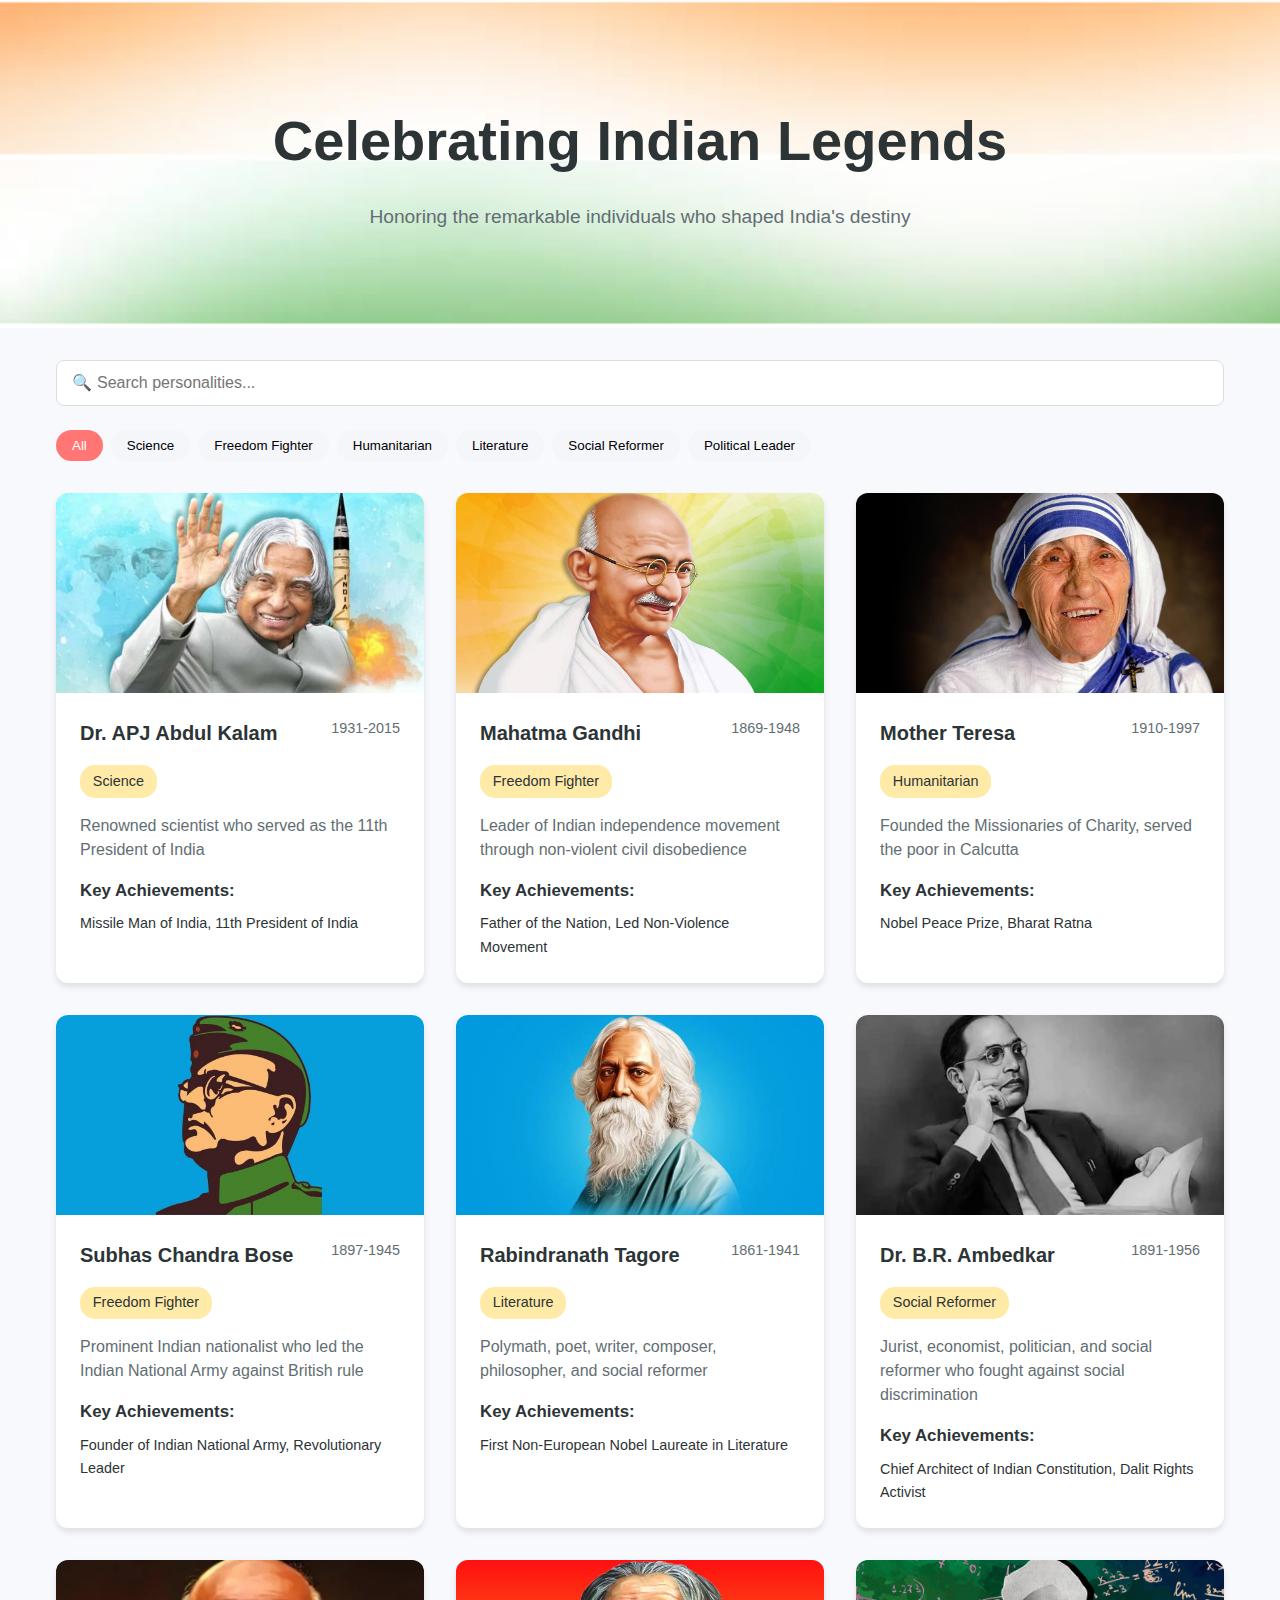
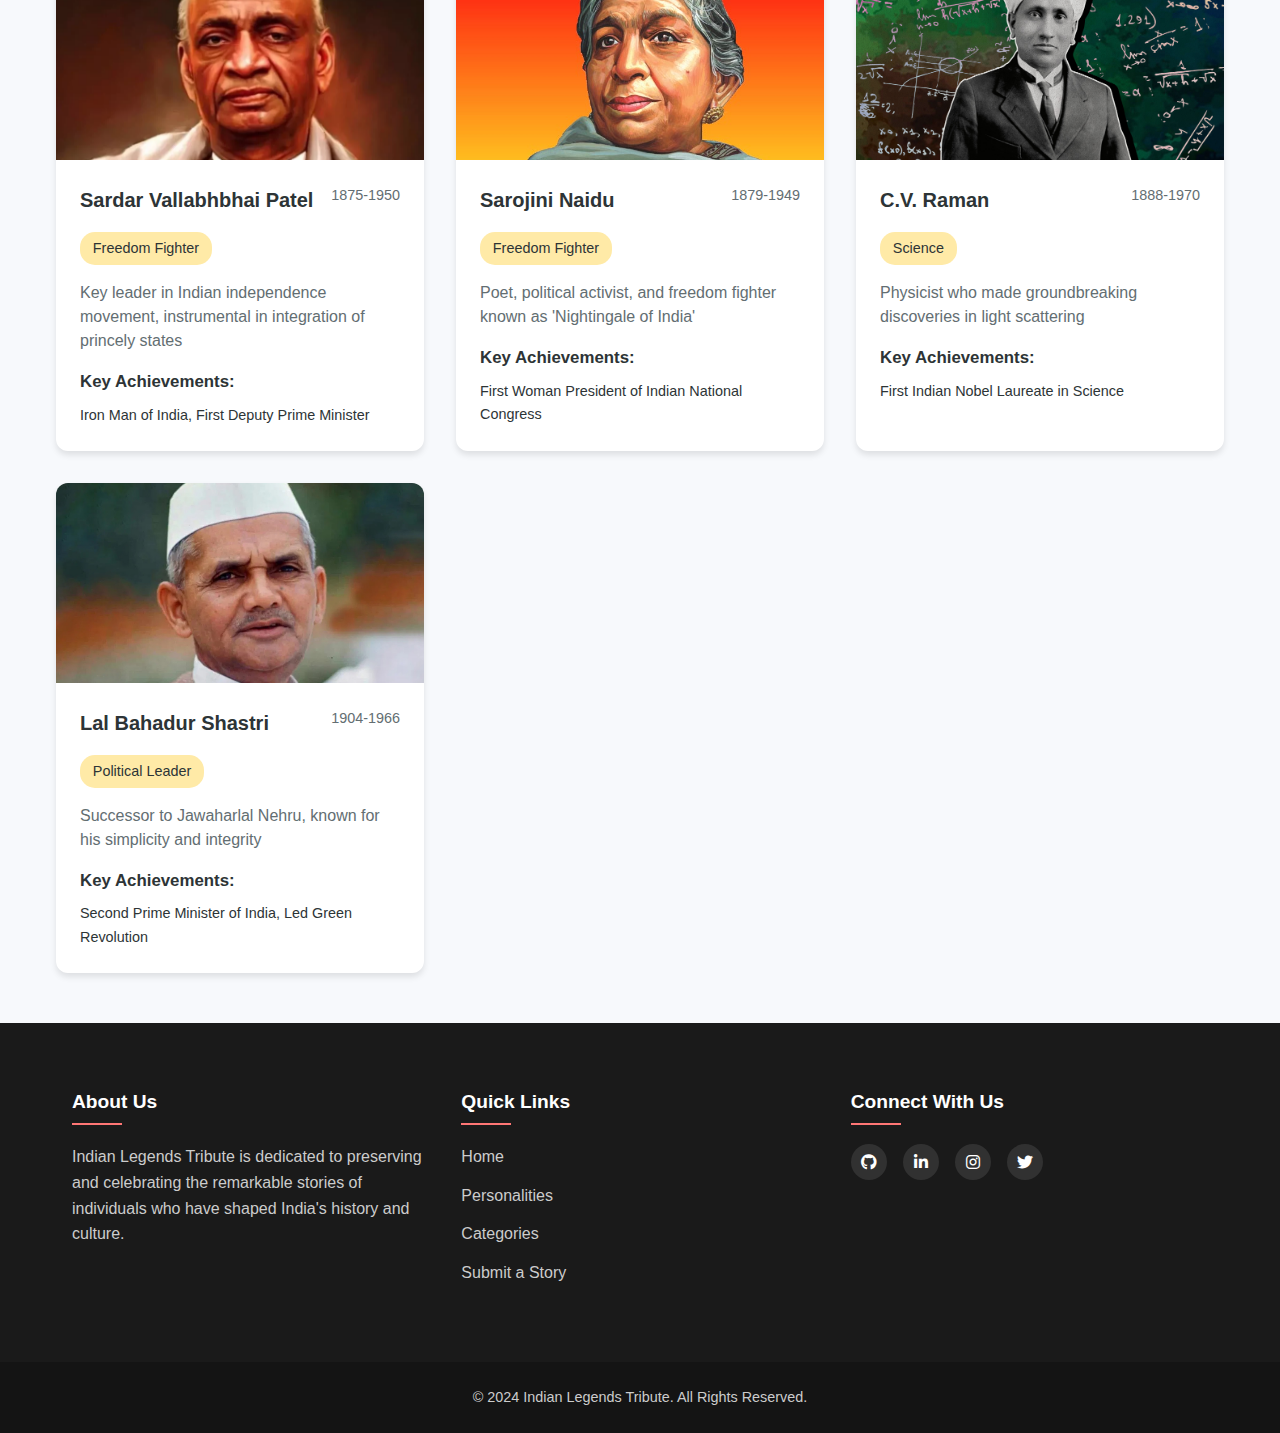
==== detail.html @ 6626c54f "first commit" ====
<!-- detail.html with enhancements -->
<!DOCTYPE html>
<html lang="en">

<head>
    <meta charset="UTF-8">
    <meta name="viewport" content="width=device-width, initial-scale=1.0">
    <title>Personality Details</title>
    <!-- Font Awesome for icons -->
    <link rel="stylesheet" href="https://cdnjs.cloudflare.com/ajax/libs/font-awesome/6.0.0/css/all.min.css">
    <link rel="stylesheet" href="style.css">
</head>

<body>
    <button class="back-button" onclick="window.location.href='index.html'">← Back</button>

    <div class="hero-detail" id="hero-section">
        <div class="hero-content">
            <h1 id="person-name"></h1>
            <p class="years" id="person-years"></p>
        </div>
    </div>

    <div class="detail-content">
        <div class="detail-section">
            <h2>About</h2>
            <p id="person-description"></p>
        </div>

        <div class="detail-section">
            <h2>Personal Information</h2>
            <p id="birth-place"></p>
            <p id="education"></p>
        </div>

        <div class="detail-section">
            <h2>Career Timeline</h2>
            <div class="career-timeline" id="career-timeline">
                <!-- Career timeline items will be added dynamically -->
            </div>
        </div>

        <div class="detail-section">
            <h2>Awards and Honors</h2>
            <ul class="awards-list" id="awards-list">
                <!-- Awards will be added dynamically -->
            </ul>
            <!-- Continuing detail.html -->
        </div>

        <div class="detail-section">
            <h2>Major Contributions</h2>
            <ul class="contributions-list" id="contributions-list">
                <!-- Contributions will be added dynamically -->
            </ul>
        </div>
        <!-- Quotes Section -->
        <section class="quotes-section detail-section">
            <div class="quotes-container">
                <h2>Famous Quotes</h2>
                <div id="quotes-list">
                    <!-- Quotes will be added dynamically -->
                </div>
            </div>
        </section>

        <!-- Image Gallery -->
        <section class="gallery-section">
            <h2>Image Gallery</h2>
            <div class="gallery-grid" id="gallery-grid">
                <!-- Images will be added dynamically -->
            </div>
        </section>

    </div>

    <!-- Related Personalities -->
    <section class="related-section">
        <div class="related-container">
            <h2>Related Personalities</h2>
            <div class="related-grid" id="related-grid">
                <!-- Related personalities will be added dynamically -->
            </div>
        </div>
    </section>

    <!-- Tributes Section -->
    <section class="tributes-section">
        <h2>Leave a Tribute</h2>
        <form class="tribute-form" id="tribute-form">
            <input type="text" class="tribute-input" placeholder="Your Name" required>
            <textarea class="tribute-input" placeholder="Your Message" rows="4" required></textarea>
            <button type="submit" class="tribute-submit">Submit Tribute</button>
        </form>
        <div class="tributes-list" id="tributes-list">
            <!-- Tributes will be added dynamically -->
        </div>
    </section>

    <!-- Image Modal -->
    <div id="image-modal" class="modal">
        <span class="close" onclick="closeModal()">&times;</span>
        <img class="modal-content" id="modal-image">
    </div>
    <footer class="footer">
        <div class="footer-container">
            <div class="footer-section">
                <h3>About Us</h3>
                <p>Indian Legends Tribute is dedicated to preserving and celebrating the remarkable stories of individuals who have shaped India's history and culture.</p>
            </div>
            
            <div class="footer-section">
                <h3>Quick Links</h3>
                <ul class="footer-links">
                    <li><a href="index.html">Home</a></li>
                    <li><a href="index.html">Personalities</a></li>
                    <li><a href="index.html">Categories</a></li>
                    <li><a href="submitstory.html">Submit a Story</a></li>
                </ul>
            </div>

            <div class="footer-section">
                <h3>Connect With Us</h3>
                <div class="footer-social">
                    <a href="#" class="twitter" aria-label="Twitter">
                        <i class="fab fa-twitter"></i>
                    </a>
                    <a href="#" class="facebook" aria-label="Facebook">
                        <i class="fab fa-facebook-f"></i>
                    </a>
                    <a href="#" class="instagram" aria-label="Instagram">
                        <i class="fab fa-instagram"></i>
                    </a>
                    <a href="#" class="linkedin" aria-label="LinkedIn">
                        <i class="fab fa-linkedin-in"></i>
                    </a>
                </div>
            </div>
        </div>

        <div class="footer-bottom">
            © 2024 Indian Legends Tribute. All Rights Reserved.
        </div>
    </footer>
    <script src="script.js"></script>
    <script src="dataset.js"></script>
</body>
<div id="modal-overlay" class="modal-overlay"></div>

</html>
---- style.css ----
* {
    margin: 0;
    padding: 0;
    box-sizing: border-box;
    font-family: 'Segoe UI', Tahoma, Geneva, Verdana, sans-serif;
}

.back-button {
    position: fixed;
    top: 2rem;
    left: 2rem;
    padding: 0.5rem 1rem;
    background: white;
    border: none;
    border-radius: 20px;
    box-shadow: 0 2px 4px rgba(0,0,0,0.1);
    cursor: pointer;
    transition: transform 0.3s;
    z-index: 10;
}

.back-button:hover {
    transform: translateX(-5px);
}

/* Global Enhancements */
:root {
    --primary-color: #ff7675;
    --secondary-color: #6c5ce7;
    --text-color: #2d3436;
    --background-color: #f7f9fc;
    --card-background: white;
}

body {
    background-color: var(--background-color);
    color: var(--text-color);
    line-height: 1.6;
    font-smooth: antialiased;
    -webkit-font-smoothing: antialiased;
}

/* Enhanced Hero Section */
.hero-detail {
    position: relative;
    height: 500px;
    display: flex;
    align-items: center;  /* Change from flex-end to center */
    justify-content: center;  /* Added to center content horizontally */
    color: white;
    overflow: hidden;
    background-size: cover;
    background-repeat: no-repeat;
}

.hero-detail::before {
    content: '';
    position: absolute;
    top: 0;
    left: 0;
    width: 100%;
    height: 100%;
    background: linear-gradient(
        135deg, 
        rgba(0,0,0,0.6) 0%, 
        rgba(0,0,0,0.3) 100%
    );
    z-index: 1;
}

.hero-content {
    position: relative;
    z-index: 2;
    max-width: 800px;
    text-align: center;  /* Added to center text */
    padding: 2rem;
}

.hero-content h1 {
    font-size: 3.5rem;
    color: white;  
    font-weight: 700;
    text-shadow: 2px 2px 4px rgba(0,0,0,0.5);  
    margin-bottom: 0.5rem;
}

.hero-content .years {
    font-size: 1.5rem;
    color: white;
    opacity: 0.9;
    font-weight: 300;
}

/* Detailed Content Sections */
.detail-content {
    background: white;
    max-width: 900px;
    margin: -100px auto 2rem;
    padding: 2rem;
    border-radius: 12px;
    box-shadow: 0 10px 30px rgba(0,0,0,0.1);
    position: relative;
    z-index: 3;
}

.detail-section {
    margin-bottom: 2.5rem;
    padding-bottom: 1.5rem;
    border-bottom: 1px solid #f1f2f6;
}

.detail-section:last-child {
    border-bottom: none;
}

.detail-section h2 {
    color: var(--primary-color);
    margin-bottom: 1.5rem;
    font-size: 1.8rem;
    position: relative;
    padding-bottom: 0.5rem;
}

.detail-section h2::after {
    content: '';
    position: absolute;
    bottom: 0;
    left: 0;
    width: 50px;
    height: 3px;
    background: var(--primary-color);
}

/* Enhanced Timeline */
.career-timeline {
    border-left: 3px solid var(--primary-color);
    padding-left: 2rem;
    position: relative;
}

.timeline-item {
    position: relative;
    margin-bottom: 1.5rem;
    padding-left: 1.5rem;
}

.timeline-item::before {
    content: '';
    position: absolute;
    left: -2.2rem;
    top: 0.5rem;
    width: 1.2rem;
    height: 1.2rem;
    background: var(--primary-color);
    border-radius: 50%;
    border: 3px solid white;
}

/* Responsive Adjustments */
@media (max-width: 768px) {
    .hero-detail {
        height: 350px;
    }

    .hero-content h1 {
        font-size: 2.5rem;
    }

    .detail-content {
        margin: -50px auto 2rem;
        padding: 1.5rem;
    }
}

/* New styles for enhancements */

/* Quotes Section */
.quotes-section {
    background: #f7f9fc;
    padding: 3rem 0;
    margin: 2rem 0;
}

.quotes-container {
    max-width: 800px;
    margin: 0 auto;
    padding: 0 2rem;
}

.quote-card {
    background: white;
    border-left: 4px solid #ff7675;
    padding: 2rem;
    margin-bottom: 1.5rem;
    border-radius: 0 8px 8px 0;
    box-shadow: 0 2px 4px rgba(0,0,0,0.1);
    transition: transform 0.3s;
}

.quote-card:hover {
    transform: translateX(10px);
}

.quote-text {
    font-size: 1.2rem;
    font-style: italic;
    color: #2d3436;
    margin-bottom: 1rem;
    line-height: 1.6;
}

.quote-text::before {
    content: '"';
    font-size: 3rem;
    color: #ff7675;
    line-height: 0;
    margin-right: 0.5rem;
    vertical-align: middle;
}

/* Share Buttons */
.share-section {
    position: fixed;
    right: 2rem;
    top: 50%;
    transform: translateY(-50%);
    display: flex;
    flex-direction: column;
    gap: 1rem;
    z-index: 10;
}

.share-button {
    width: 40px;
    height: 40px;
    border-radius: 50%;
    border: none;
    color: white;
    display: flex;
    align-items: center;
    justify-content: center;
    cursor: pointer;
    transition: transform 0.3s;
}

.share-button:hover {
    transform: scale(1.1);
}

.share-twitter { background: #1DA1F2; }
.share-facebook { background: #4267B2; }
.share-linkedin { background: #0077b5; }
.share-whatsapp { background: #25D366; }
.print-button { background: #2d3436; }

/* Image Gallery */
.gallery-section {
    margin: 2rem 0;
    padding: 0 2rem;
}

.gallery-grid {
    display: grid;
    grid-template-columns: repeat(auto-fill, minmax(200px, 1fr));
    gap: 15px;
}

.gallery-image-wrapper img {
    width: 100%;
    height: 250px;
    object-fit: cover;
    cursor: pointer;
    transition: transform 0.3s ease;
    border: 2px solid black;
}

.gallery-image-wrapper img:hover {
    transform: scale(1.05);
}
.modal-open {
    overflow: hidden;
    position: fixed;
    width: 100%;
    height: 100%;
    padding-right: 15px     /* Compensate for scrollbar disappearance */
}
.modal-overlay {
    display: none;
    position: fixed;
    top: 0;
    left: 0;
    width: 100%;
    height: 100%;
    background-color: rgba(0, 0, 0, 0.75);
    z-index: 999;
    cursor: pointer;
    animation: fadeIn 0.2s ease-in-out;
}

.modal {
    display: none;
    position: fixed;
    z-index: 1000;
    left: 50%; 
    top: 50%; 
    transform: translate(-50%, -50%);
    width: 90%; 
    max-width: 800px; 
    height: auto; 
    -webkit-user-select: none;
    -moz-user-select: none;
    -ms-user-select: none;
    user-select: none;
}

.modal-container {
    position: relative;
    width: 100%;
    height: 100%;
    display: flex;
    flex-direction: column; 
    justify-content: center;
    align-items: center;
    gap: 20px; 
    
}

.image-wrapper {
    position: relative;
    width: 100%; 
    height: auto; 
    display: flex;
    justify-content: center;
}

.modal-content {
    display: block;
    width: 100%;
    height: auto;
    max-height: 70vh;
    object-fit: contain;
    animation: fadeIn 0.3s ease-in-out;
}

/* New styles for preview container */
.preview-container {
    display: flex;
    justify-content: center;
    gap: 10px;
    width: 100%;
    max-width: 300px; 
    margin: 0 auto;
}

.preview-image {
    width: 80px;
    height: 80px;
    object-fit: cover;
    border-radius: 4px;
    cursor: pointer;
    transition: transform 0.2s ease;
}

.preview-image:hover {
    transform: scale(1.1);
}

.close {
    position: absolute;
    top: -20px;
    right: 50px;
    width: 30px;
    height: 30px;
    background-color: white;
    border-radius: 50%;
    color: #333;
    font-size: 20px;
    font-weight: bold;
    cursor: pointer;
    display: flex;
    justify-content: center;
    align-items: center;
    box-shadow: 0 2px 6px rgba(0, 0, 0, 0.2);
    transition: all 0.2s ease;
    z-index: 1001;
}

.close:hover {
    background-color: #f0f0f0;
    transform: scale(1.1);
}

@keyframes fadeIn {
    from {
        opacity: 0;
        transform: scale(0.95);
    }
    to {
        opacity: 1;
        transform: scale(1);
    }
}

/* Media queries for mobile responsiveness */
@media screen and (max-width: 768px) {
    .modal {
        width: 95%;
        left: 50%;
        top: 50%;
    }
    
    .preview-container {
        max-width: 250px;
    }
    
    .preview-image {
        width: 60px;
        height: 60px;
    }
}

body.modal-open {
    overflow: hidden;
}
.gallery-item {
    position: relative;
    aspect-ratio: 1;
    overflow: hidden;
    border-radius: 8px;
    cursor: pointer;
}

/* Related Personalities */
.related-section {
    background: #f7f9fc;
    padding: 3rem 0;
}

.related-container {
    max-width: 800px;
    margin: 0 auto;
    padding: 0 2rem;
}

.related-grid {
    display: grid;
    grid-template-columns: repeat(auto-fit, minmax(250px, 1fr));
    gap: 1.5rem;
    margin-top: 1.5rem;
}

.related-card {
    background: white;
    border-radius: 8px;
    overflow: hidden;
    box-shadow: 0 2px 4px rgba(0,0,0,0.1);
    transition: transform 0.3s;
    cursor: pointer;
}

.related-card:hover {
    transform: translateY(-5px);
}

.related-image {
    height: 150px;
}

.related-image img {
    width: 100%;
    height: 100%;
    object-fit: cover;
}

.related-info {
    padding: 1rem;
}

.related-name {
    font-weight: bold;
    margin-bottom: 0.5rem;
}

.related-category {
    font-size: 0.9rem;
    color: #636e72;
}

/* Comments/Tributes Section */
.tributes-section {
    max-width: 800px;
    margin: 2rem auto;
    padding: 0 2rem;
}

.tribute-form {
    background: white;
    padding: 2rem;
    border-radius: 8px;
    box-shadow: 0 2px 4px rgba(0,0,0,0.1);
    margin-bottom: 2rem;
}

.tribute-input {
    width: 100%;
    padding: 0.8rem;
    margin-bottom: 1rem;
    border: 1px solid #ddd;
    border-radius: 4px;
    font-size: 1rem;
}

.tribute-submit {
    background: #ff7675;
    color: white;
    border: none;
    padding: 0.8rem 1.5rem;
    border-radius: 4px;
    cursor: pointer;
    transition: background 0.3s;
}

.tribute-submit:hover {
    background: #e66767;
}

.tributes-list {
    display: flex;
    flex-direction: column;
    gap: 1rem;
}

.tribute-card {
    background: white;
    padding: 1.5rem;
    border-radius: 8px;
    box-shadow: 0 2px 4px rgba(0,0,0,0.1);
}

.tribute-author {
    font-weight: bold;
    margin-bottom: 0.5rem;
}

.tribute-date {
    font-size: 0.9rem;
    color: #636e72;
    margin-bottom: 1rem;
}

.tribute-message {
    color: #2d3436;
    line-height: 1.6;
}

@media (max-width: 768px) {
    .share-section {
        position: static;
        flex-direction: row;
        justify-content: center;
        margin: 1rem 0;
    }

    .gallery-grid {
        grid-template-columns: repeat(auto-fit, minmax(150px, 1fr));
    }
}

/* index.html style */


/* Hero Section */
.hero {
    background-image: url(/assets/hero_bg.png);
    background-repeat: no-repeat;
    background-size: cover;
    /* background: linear-gradient(135deg, #ffecd2 0%, #fcb69f 100%); */
    padding: 6rem 2rem;
    text-align: center;
    color: #2d3436;
}

.hero h1 {
    font-size: 3.5rem;
    margin-bottom: 1rem;
}

.hero p {
    font-size: 1.2rem;
    color: #636e72;
}

/* Search and Filter Section */
.controls {
    max-width: 1200px;
    margin: 2rem auto;
    padding: 0 1rem;
}

.search-box {
    position: relative;
    margin-bottom: 1.5rem;
}

.search-box input {
    width: 100%;
    padding: 0.8rem 1rem 0.8rem 2.5rem;
    border: 1px solid #ddd;
    border-radius: 8px;
    font-size: 1rem;
}

.search-box::before {
    content: "🔍";
    position: absolute;
    left: 1rem;
    top: 50%;
    transform: translateY(-50%);
}

.categories {
    display: flex;
    gap: 0.5rem;
    flex-wrap: wrap;
    margin-bottom: 2rem;
}

.category-btn {
    padding: 0.5rem 1rem;
    border: none;
    border-radius: 20px;
    background: #f5f6fa;
    cursor: pointer;
    transition: all 0.3s;
}

.category-btn.active {
    background: #ff7675;
    color: white;
}

/* Cards Grid */
.personalities-grid {
    display: grid;
    grid-template-columns: repeat(auto-fill, minmax(300px, 1fr));
    gap: 2rem;
    max-width: 1200px;
    margin: 0 auto;
    padding: 0 1rem;
}

.person-card {
    background: white;
    border-radius: 12px;
    overflow: hidden;
    box-shadow: 0 4px 6px rgba(0, 0, 0, 0.1);
    transition: transform 0.3s, box-shadow 0.3s;
    cursor: pointer;
}

.person-card:hover {
    transform: translateY(-5px);
    box-shadow: 0 8px 12px rgba(0, 0, 0, 0.15);
}

.card-image {
    height: 200px;
    background: #ddd;
    overflow: hidden;
}

.card-image img {
    width: 100%;
    height: 100%;
    object-fit: cover;
}

.card-content {
    padding: 1.5rem;
}

.card-header {
    display: flex;
    justify-content: space-between;
    align-items: start;
    margin-bottom: 1rem;
}

.person-name {
    font-size: 1.25rem;
    font-weight: bold;
}

.person-years {
    color: #636e72;
    font-size: 0.9rem;
}

.person-category {
    display: inline-block;
    padding: 0.3rem 0.8rem;
    background: #ffeaa7;
    color: #2d3436;
    border-radius: 15px;
    font-size: 0.9rem;
    margin-bottom: 1rem;
}

.person-description {
    color: #636e72;
    margin-bottom: 1rem;
    line-height: 1.5;
}

.achievements {
    font-size: 0.9rem;
}

.achievements-title {
    font-weight: 600;
    margin-bottom: 0.5rem;
    color: #2d3436;
}

/* Responsive Design */
@media (max-width: 768px) {
    .hero h1 {
        font-size: 2.5rem;
    }

    .personalities-grid {
        grid-template-columns: 1fr;
    }
}

/* Footer Styles */
:root {
    --primary-color: #ff7675;
    --text-color: #2d3436;
    --footer-bg: #1a1a1a;
    --footer-text: #ffffff;
    --footer-link: #cccccc;
    --footer-hover: #ff7675;
    --footer-border: #333333;
}

.footer {
    background-color: var(--footer-bg);
    color: var(--footer-text);
    padding: 4rem 0 0 0;
    font-family: 'Segoe UI', Tahoma, Geneva, Verdana, sans-serif;
    margin-top: 50px;
}

.footer-container {
    max-width: 1200px;
    margin: 0 auto;
    padding: 0 2rem;
    display: grid;
    grid-template-columns: repeat(auto-fit, minmax(250px, 1fr));
    gap: 2rem;
}

.footer-section {
    margin-bottom: 2rem;
}

.footer-section h3 {
    color: var(--footer-text);
    font-size: 1.2rem;
    margin-bottom: 1.2rem;
    position: relative;
    padding-bottom: 0.5rem;
}

.footer-section h3::after {
    content: '';
    position: absolute;
    left: 0;
    bottom: 0;
    width: 50px;
    height: 2px;
    background-color: var(--primary-color);
}

.footer-section p {
    color: var(--footer-link);
    line-height: 1.6;
    margin-bottom: 1rem;
}

.footer-links {
    list-style: none;
    padding: 0;
}

.footer-links li {
    margin-bottom: 0.8rem;
}

.footer-links a {
    color: var(--footer-link);
    text-decoration: none;
    transition: color 0.3s ease;
    display: inline-block;
    position: relative;
}

.footer-links a::after {
    content: '';
    position: absolute;
    width: 0;
    height: 1px;
    bottom: -2px;
    left: 0;
    background-color: var(--footer-hover);
    transition: width 0.3s ease;
}

.footer-links a:hover {
    color: var(--footer-hover);
}

.footer-links a:hover::after {
    width: 100%;
}

.footer-social {
    display: flex;
    gap: 1rem;
    margin-top: 1rem;
}

.footer-social a {
    display: flex;
    align-items: center;
    justify-content: center;
    width: 36px;
    height: 36px;
    border-radius: 50%;
    color: var(--footer-text);
    text-decoration: none;
    transition: all 0.3s ease;
    background-color: rgba(255, 255, 255, 0.1);
}

.footer-social a:hover {
    transform: translateY(-3px);
    background-color: var(--primary-color);
}

.footer-bottom {
    text-align: center;
    padding: 1.5rem;
    margin-top: 2rem;
    background-color: rgba(0, 0, 0, 0.2);
    color: var(--footer-link);
    font-size: 0.9rem;
}

/* Responsive Design */
@media screen and (max-width: 768px) {
    .footer {
        padding: 3rem 0 0 0;
    }

    .footer-container {
        grid-template-columns: 1fr;
        padding: 0 1.5rem;
    }

    .footer-section {
        text-align: center;
        margin-bottom: 2rem;
    }

    .footer-section h3::after {
        left: 50%;
        transform: translateX(-50%);
    }

    .footer-social {
        justify-content: center;
    }

    .footer-links li {
        text-align: center;
    }
}

@media screen and (max-width: 480px) {
    .footer-container {
        padding: 0 1rem;
    }

    .footer-social a {
        width: 32px;
        height: 32px;
    }

    .footer-bottom {
        padding: 1rem;
        font-size: 0.8rem;
    }
}

/* Animation for social icons */
@keyframes fadeIn {
    from {
        opacity: 0;
        transform: translateY(10px);
    }
    to {
        opacity: 1;
        transform: translateY(0);
    }
}

.footer-social a {
    animation: fadeIn 0.5s ease backwards;
}

.footer-social a:nth-child(1) { animation-delay: 0.1s; }
.footer-social a:nth-child(2) { animation-delay: 0.2s; }
.footer-social a:nth-child(3) { animation-delay: 0.3s; }
.footer-social a:nth-child(4) { animation-delay: 0.4s; }
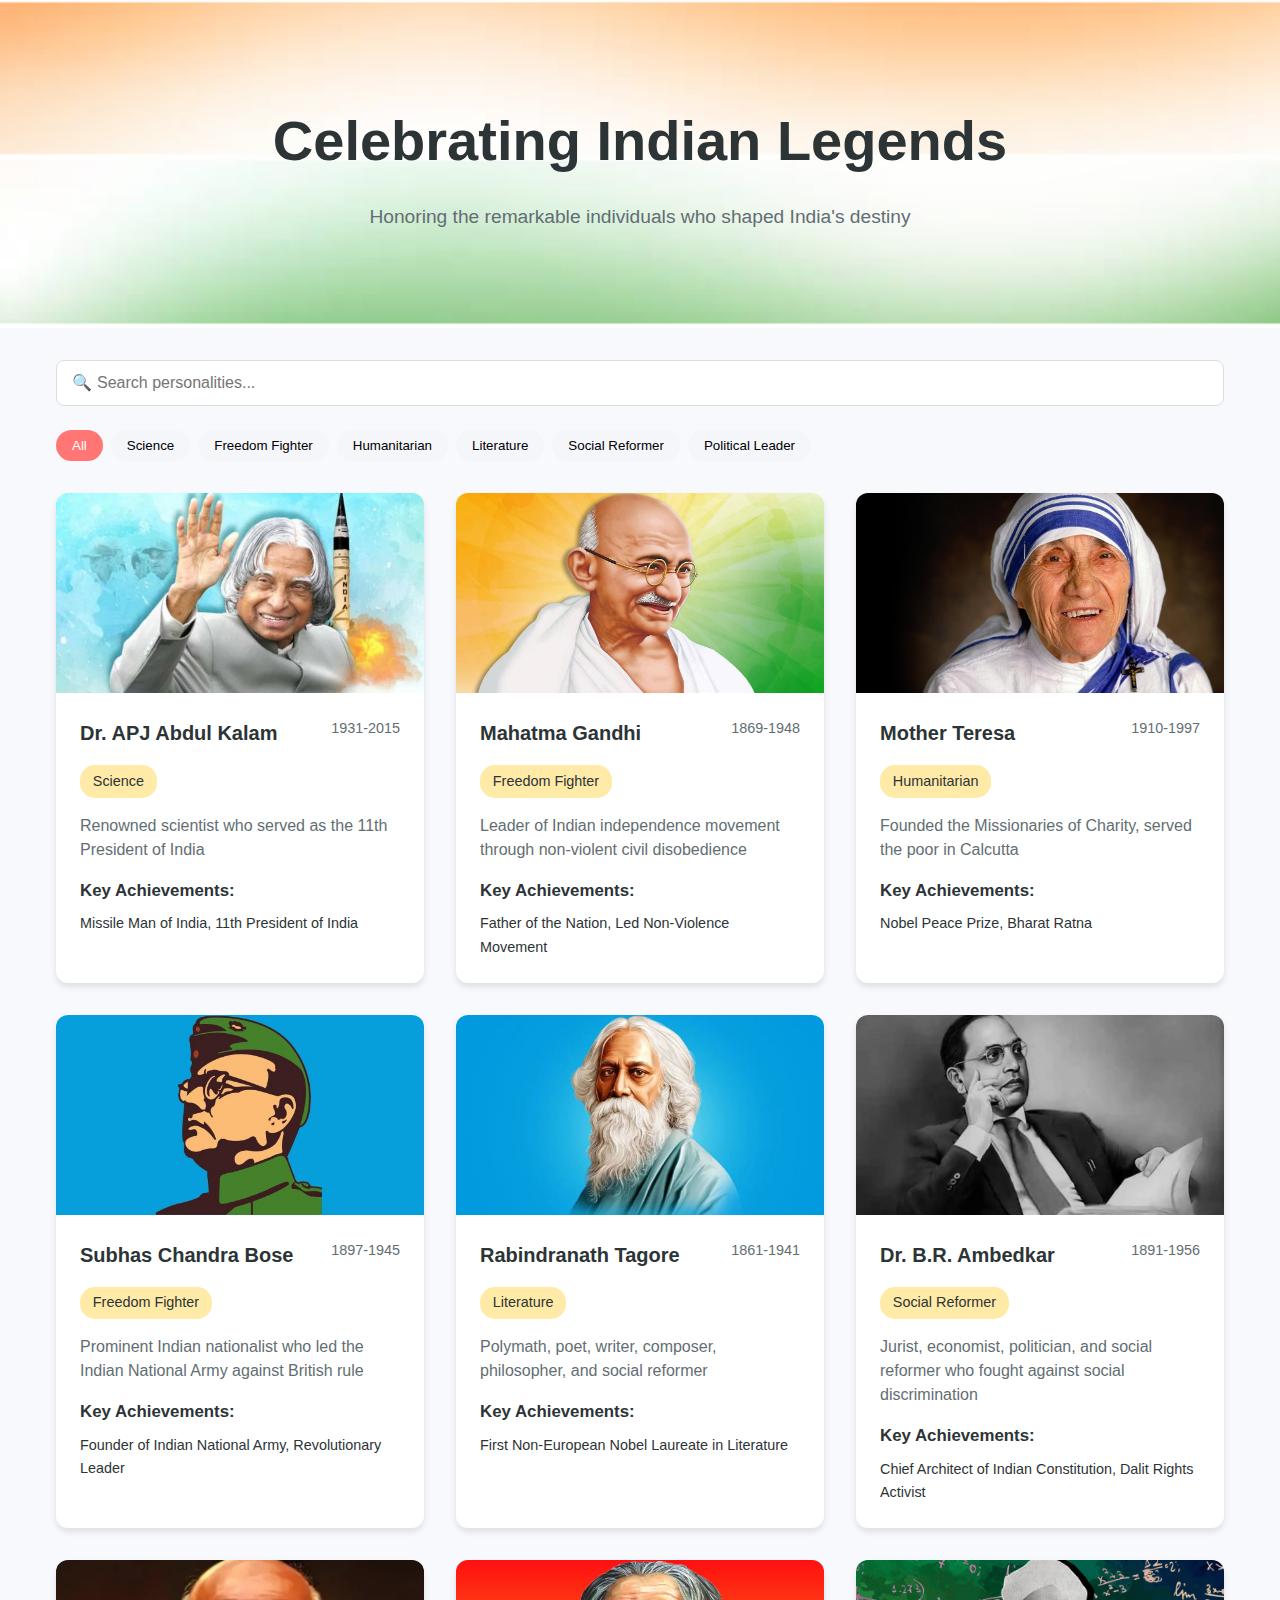
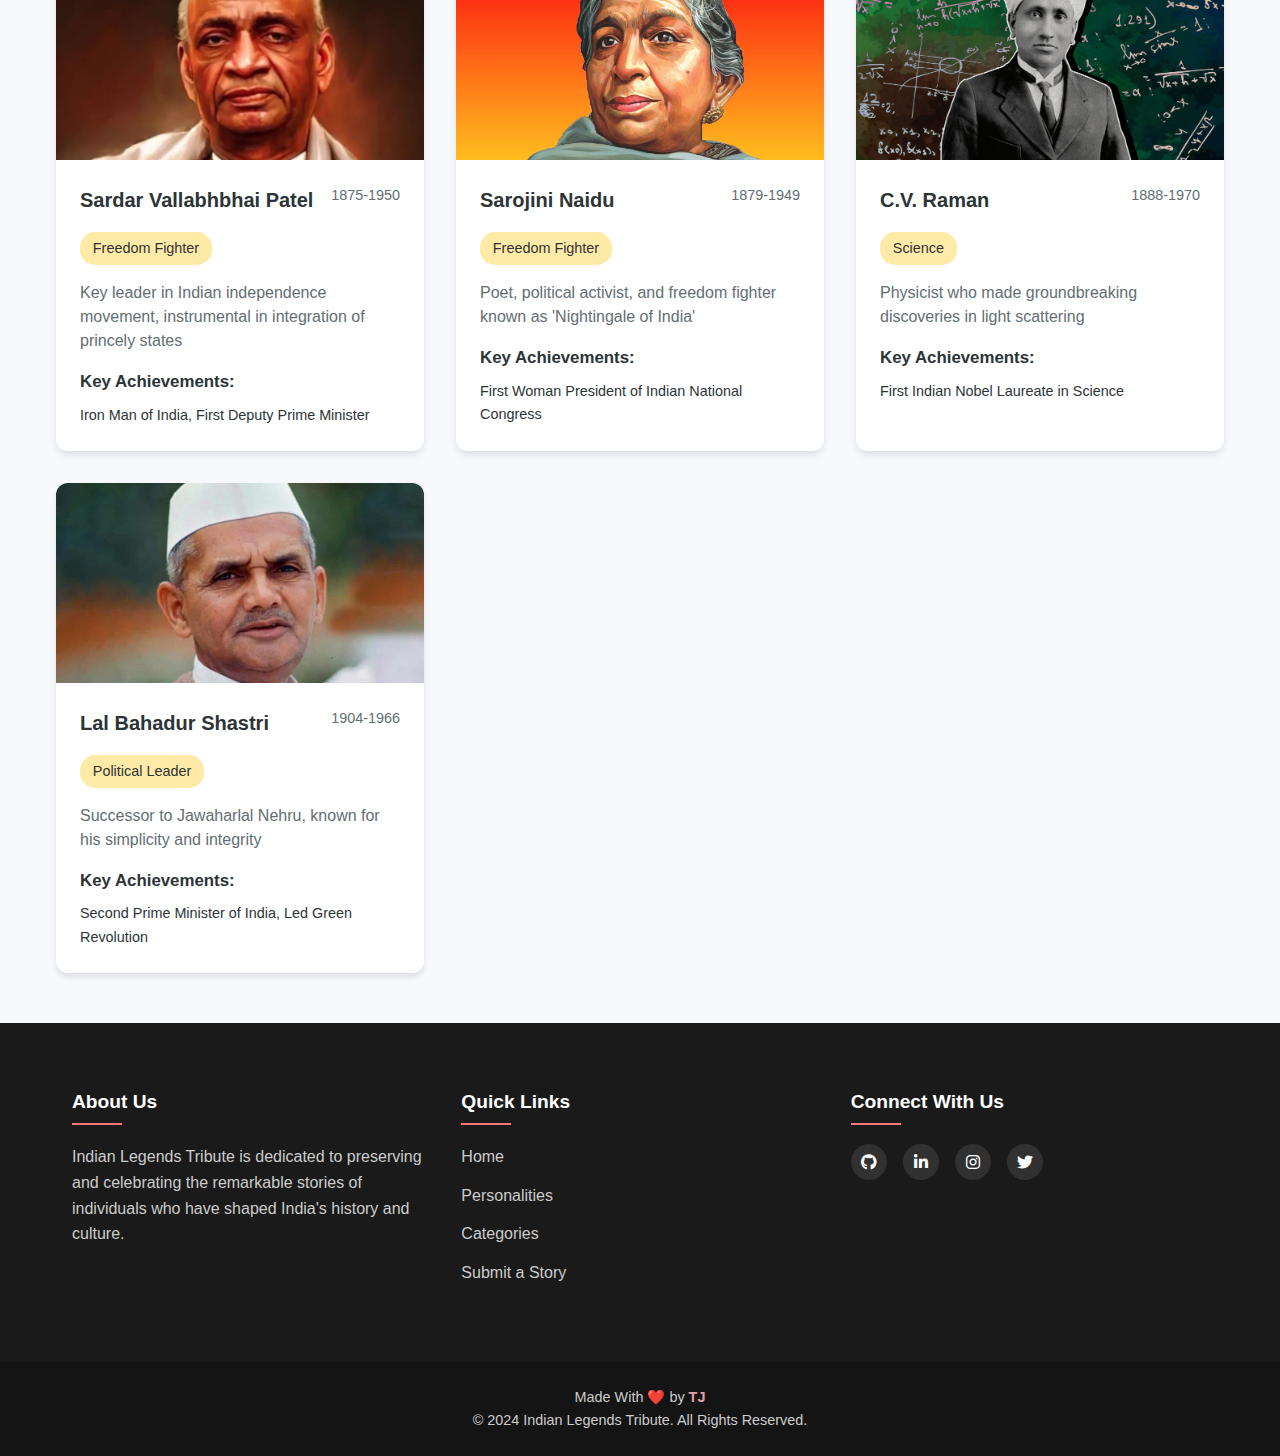
==== commit 25eae3a6: "updated the footer section" ====
--- a/detail.html
+++ b/detail.html
@@ -139,6 +139,7 @@
         </div>
 
         <div class="footer-bottom">
+            <p>Made With ❤️ by  <a href="https://www.instagram.com/tj_sahu/">TJ</a></p>
             © 2024 Indian Legends Tribute. All Rights Reserved.
         </div>
     </footer>
--- a/style.css
+++ b/style.css
@@ -857,6 +857,11 @@
     color: var(--footer-link);
     font-size: 0.9rem;
 }
+.footer-bottom a{
+    text-decoration: none;
+    color: #e2a3a3;
+    font-weight: bold;
+}
 
 /* Responsive Design */
 @media screen and (max-width: 768px) {
